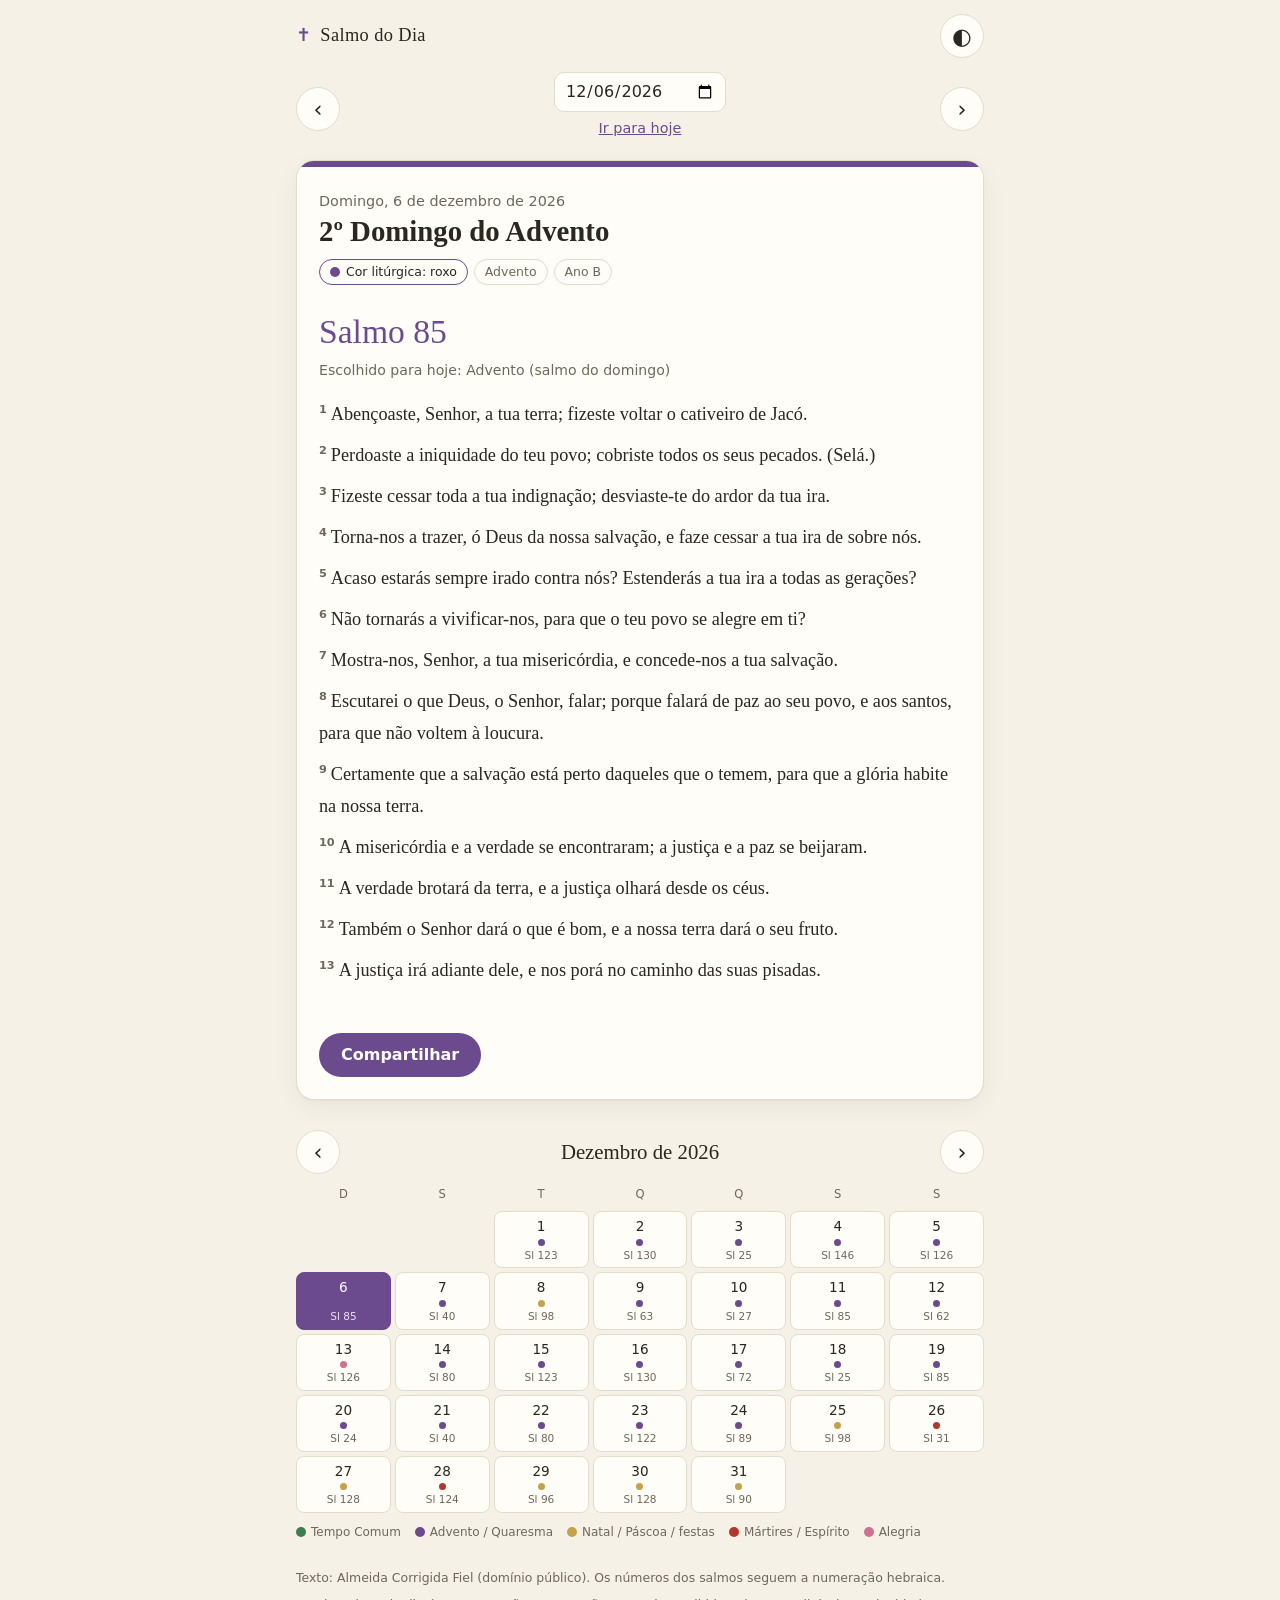
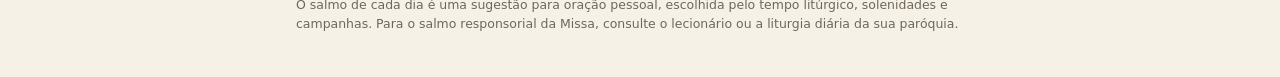
==== index.html @ 3e6c4a5d "Site Salmo do Dia: salmo diário conforme calendário litúrgico e campanhas Co-Authored-By: Claude Son" ====
<!doctype html>
<html lang="pt-BR">
<head>
  <meta charset="utf-8">
  <meta name="viewport" content="width=device-width, initial-scale=1">
  <title>Salmo do Dia</title>
  <meta name="description" content="Um salmo por dia, acompanhando o calendário litúrgico e as campanhas da Igreja Católica no Brasil.">
  <meta name="theme-color" content="#f6f1e7" media="(prefers-color-scheme: light)">
  <meta name="theme-color" content="#16140f" media="(prefers-color-scheme: dark)">
  <link rel="icon" href="data:image/svg+xml,%3Csvg xmlns='http://www.w3.org/2000/svg' viewBox='0 0 32 32'%3E%3Crect width='32' height='32' rx='7' fill='%236b4a8e'/%3E%3Cpath d='M14 5h4v7h7v4h-7v11h-4V16H7v-4h7z' fill='%23f6e7b4'/%3E%3C/svg%3E">
  <link rel="stylesheet" href="css/style.css">
</head>
<body>
  <header class="topo">
    <div class="marca"><span class="cruz" aria-hidden="true">✝</span> Salmo do Dia</div>
    <button id="btnTema" class="icone" type="button" aria-label="Alternar tema claro/escuro" title="Alternar tema">◐</button>
  </header>

  <main>
    <nav class="navegacao" aria-label="Navegar entre os dias">
      <button id="ant" class="icone" type="button" aria-label="Dia anterior">‹</button>
      <div class="data-bloco">
        <input id="seletor" type="date" aria-label="Escolher data">
        <button id="hoje" type="button" class="link">Ir para hoje</button>
      </div>
      <button id="prox" class="icone" type="button" aria-label="Próximo dia">›</button>
    </nav>

    <article id="cartao" class="cartao" aria-live="polite">
      <div class="faixa" aria-hidden="true"></div>
      <p id="dataExtenso" class="data-extenso"></p>
      <h1 id="titulo" class="titulo"></h1>
      <p class="meta">
        <span id="cor" class="pilula"><i class="ponto"></i><span></span></span>
        <span id="estacao" class="pilula neutra"></span>
        <span id="ano" class="pilula neutra"></span>
      </p>

      <section class="salmo" aria-labelledby="numSalmo">
        <h2 id="numSalmo" class="num-salmo"></h2>
        <p id="porque" class="porque"></p>
        <div id="versos" class="versos"></div>
        <button id="expandir" type="button" class="link" hidden>Ler salmo completo</button>
      </section>

      <section id="campanhas" class="campanhas" aria-label="Campanhas e celebrações"></section>

      <div class="acoes">
        <button id="compartilhar" type="button" class="botao">Compartilhar</button>
        <span id="aviso" class="aviso" role="status"></span>
      </div>
    </article>

    <section class="mes" aria-labelledby="mesTitulo">
      <div class="mes-cab">
        <button id="mesAnt" class="icone" type="button" aria-label="Mês anterior">‹</button>
        <h2 id="mesTitulo"></h2>
        <button id="mesProx" class="icone" type="button" aria-label="Próximo mês">›</button>
      </div>
      <div id="grade" class="grade" role="grid"></div>
      <p class="legenda">
        <span><i class="ponto c-verde"></i>Tempo Comum</span>
        <span><i class="ponto c-roxo"></i>Advento / Quaresma</span>
        <span><i class="ponto c-branco"></i>Natal / Páscoa / festas</span>
        <span><i class="ponto c-vermelho"></i>Mártires / Espírito</span>
        <span><i class="ponto c-rosa"></i>Alegria</span>
      </p>
    </section>
  </main>

  <footer class="rodape">
    <p>Texto: <span id="traducao"></span>. Os números dos salmos seguem a numeração hebraica.</p>
    <p>O salmo de cada dia é uma sugestão para oração pessoal, escolhida pelo tempo litúrgico, solenidades e campanhas.
      Para o salmo responsorial da Missa, consulte o lecionário ou a liturgia diária da sua paróquia.</p>
  </footer>

  <script src="js/salmos.js"></script>
  <script src="js/liturgia.js"></script>
  <script src="js/app.js"></script>
</body>
</html>
---- css/style.css ----
:root {
  --bg: #f6f1e7; --papel: #fffdf8; --texto: #2a2620; --suave: #6f675a; --linha: #e4dccb;
  --acento: #6b4a8e; --acento-texto: #fff;
  --c-verde: #3f7d4e; --c-roxo: #6b4a8e; --c-branco: #c4a24c; --c-vermelho: #b3362d; --c-rosa: #d0708f;
  --lit: var(--c-verde);
  --serif: "Iowan Old Style", "Palatino Linotype", Palatino, Georgia, "Times New Roman", serif;
  --sans: system-ui, -apple-system, "Segoe UI", Roboto, sans-serif;
  color-scheme: light;
}
:root:not([data-tema="claro"]) { }
@media (prefers-color-scheme: dark) {
  :root:not([data-tema="claro"]) {
    --bg: #16140f; --papel: #1f1c15; --texto: #efe8d8; --suave: #a79e8b; --linha: #38332a;
    --c-verde: #6fb383; --c-roxo: #a58bd0; --c-branco: #e0c26a; --c-vermelho: #e0675d; --c-rosa: #e58aa8;
    --acento: #a58bd0; --acento-texto: #16140f; color-scheme: dark;
  }
}
:root[data-tema="escuro"] {
  --bg: #16140f; --papel: #1f1c15; --texto: #efe8d8; --suave: #a79e8b; --linha: #38332a;
  --c-verde: #6fb383; --c-roxo: #a58bd0; --c-branco: #e0c26a; --c-vermelho: #e0675d; --c-rosa: #e58aa8;
  --acento: #a58bd0; --acento-texto: #16140f; color-scheme: dark;
}

* { box-sizing: border-box; }
html { -webkit-text-size-adjust: 100%; }
body { margin: 0; background: var(--bg); color: var(--texto); font-family: var(--sans); line-height: 1.5; }
main, .topo, .rodape { max-width: 720px; margin: 0 auto; padding-left: 16px; padding-right: 16px; }

.topo { display: flex; align-items: center; justify-content: space-between; padding-top: 14px; padding-bottom: 6px; }
.marca { font-family: var(--serif); font-size: 1.15rem; letter-spacing: .02em; }
.cruz { color: var(--acento); margin-right: 4px; }

button { font: inherit; color: inherit; cursor: pointer; }
.icone { width: 44px; height: 44px; border-radius: 50%; border: 1px solid var(--linha); background: var(--papel); font-size: 1.4rem; line-height: 1; display: grid; place-items: center; }
.icone:hover { border-color: var(--acento); }
.link { background: none; border: 0; color: var(--acento); text-decoration: underline; padding: 6px 4px; font-size: .9rem; }
.botao { background: var(--acento); color: var(--acento-texto); border: 0; border-radius: 999px; padding: 10px 22px; font-weight: 600; }
.botao:hover { filter: brightness(1.08); }
:focus-visible { outline: 3px solid var(--acento); outline-offset: 2px; }

.navegacao { display: flex; align-items: center; justify-content: space-between; gap: 8px; margin: 8px 0 14px; }
.data-bloco { display: flex; flex-direction: column; align-items: center; }
#seletor { font: inherit; border: 1px solid var(--linha); background: var(--papel); color: var(--texto); border-radius: 10px; padding: 6px 10px; }

.cartao { position: relative; background: var(--papel); border: 1px solid var(--linha); border-radius: 18px; padding: 26px 22px 22px; overflow: hidden; box-shadow: 0 1px 2px rgba(0,0,0,.04), 0 8px 24px rgba(0,0,0,.05); }
.faixa { position: absolute; inset: 0 0 auto 0; height: 6px; background: var(--lit); }
.data-extenso { margin: 4px 0 2px; color: var(--suave); font-size: .9rem; }
.titulo { margin: 0 0 10px; font-family: var(--serif); font-weight: 600; font-size: clamp(1.35rem, 4.6vw, 1.8rem); line-height: 1.2; }
.meta { display: flex; flex-wrap: wrap; gap: 6px; margin: 0 0 22px; }
.pilula { display: inline-flex; align-items: center; gap: 6px; font-size: .78rem; padding: 3px 10px; border-radius: 999px; border: 1px solid var(--lit); color: var(--texto); }
.pilula.neutra { border-color: var(--linha); color: var(--suave); }
.ponto { display: inline-block; width: 10px; height: 10px; border-radius: 50%; background: var(--lit); }
.c-verde { background: var(--c-verde); } .c-roxo { background: var(--c-roxo); } .c-branco { background: var(--c-branco); }
.c-vermelho { background: var(--c-vermelho); } .c-rosa { background: var(--c-rosa); }

.num-salmo { margin: 0; font-family: var(--serif); font-size: 2.1rem; font-weight: 500; color: var(--lit); }
.porque { margin: 2px 0 18px; color: var(--suave); font-size: .88rem; }
.versos { font-family: var(--serif); font-size: 1.14rem; line-height: 1.75; }
.versos p { margin: 0 0 .5em; }
.versos sup { font-family: var(--sans); font-size: .62em; color: var(--suave); margin-right: .35em; font-weight: 600; }
.versos.recolhido p:nth-child(n+13) { display: none; }
.versos.recolhido { position: relative; }

.campanhas { margin-top: 24px; display: grid; gap: 10px; }
.camp { border: 1px solid var(--linha); border-left: 4px solid var(--lit); border-radius: 10px; padding: 10px 14px; background: color-mix(in srgb, var(--papel) 92%, var(--lit)); }
.camp h3 { margin: 0 0 2px; font-size: .95rem; }
.camp p { margin: 0; font-size: .86rem; color: var(--suave); }

.acoes { margin-top: 22px; display: flex; align-items: center; gap: 12px; }
.aviso { font-size: .85rem; color: var(--suave); }

.mes { margin: 30px 0 10px; }
.mes-cab { display: flex; align-items: center; justify-content: space-between; margin-bottom: 8px; }
.mes-cab h2 { margin: 0; font-family: var(--serif); font-weight: 500; font-size: 1.3rem; }
.grade { display: grid; grid-template-columns: repeat(7, 1fr); gap: 4px; }
.grade .cab { text-align: center; font-size: .72rem; color: var(--suave); padding: 4px 0; }
.dia { border: 1px solid var(--linha); background: var(--papel); border-radius: 8px; min-height: 52px; padding: 4px 2px; display: flex; flex-direction: column; align-items: center; justify-content: center; gap: 2px; font-size: .85rem; position: relative; }
.dia small { font-size: .66rem; color: var(--suave); }
.dia .ponto { width: 7px; height: 7px; }
.dia:hover { border-color: var(--acento); }
.dia.hoje { box-shadow: inset 0 0 0 2px var(--acento); }
.dia.sel { background: var(--acento); color: var(--acento-texto); border-color: var(--acento); }
.dia.sel small { color: inherit; opacity: .85; }
.dia.vazio { visibility: hidden; }
.legenda { display: flex; flex-wrap: wrap; gap: 4px 14px; font-size: .75rem; color: var(--suave); margin: 10px 0 0; }
.legenda span { display: inline-flex; align-items: center; gap: 5px; }

.rodape { color: var(--suave); font-size: .78rem; padding-top: 18px; padding-bottom: 36px; }
.rodape p { margin: 0 0 8px; }

@media (max-width: 420px) { .cartao { padding: 22px 16px 18px; } .versos { font-size: 1.06rem; } .dia { min-height: 46px; } }
@media print { .topo, .navegacao, .mes, .acoes, #expandir { display: none; } .versos.recolhido p { display: block !important; } body { background: #fff; } }
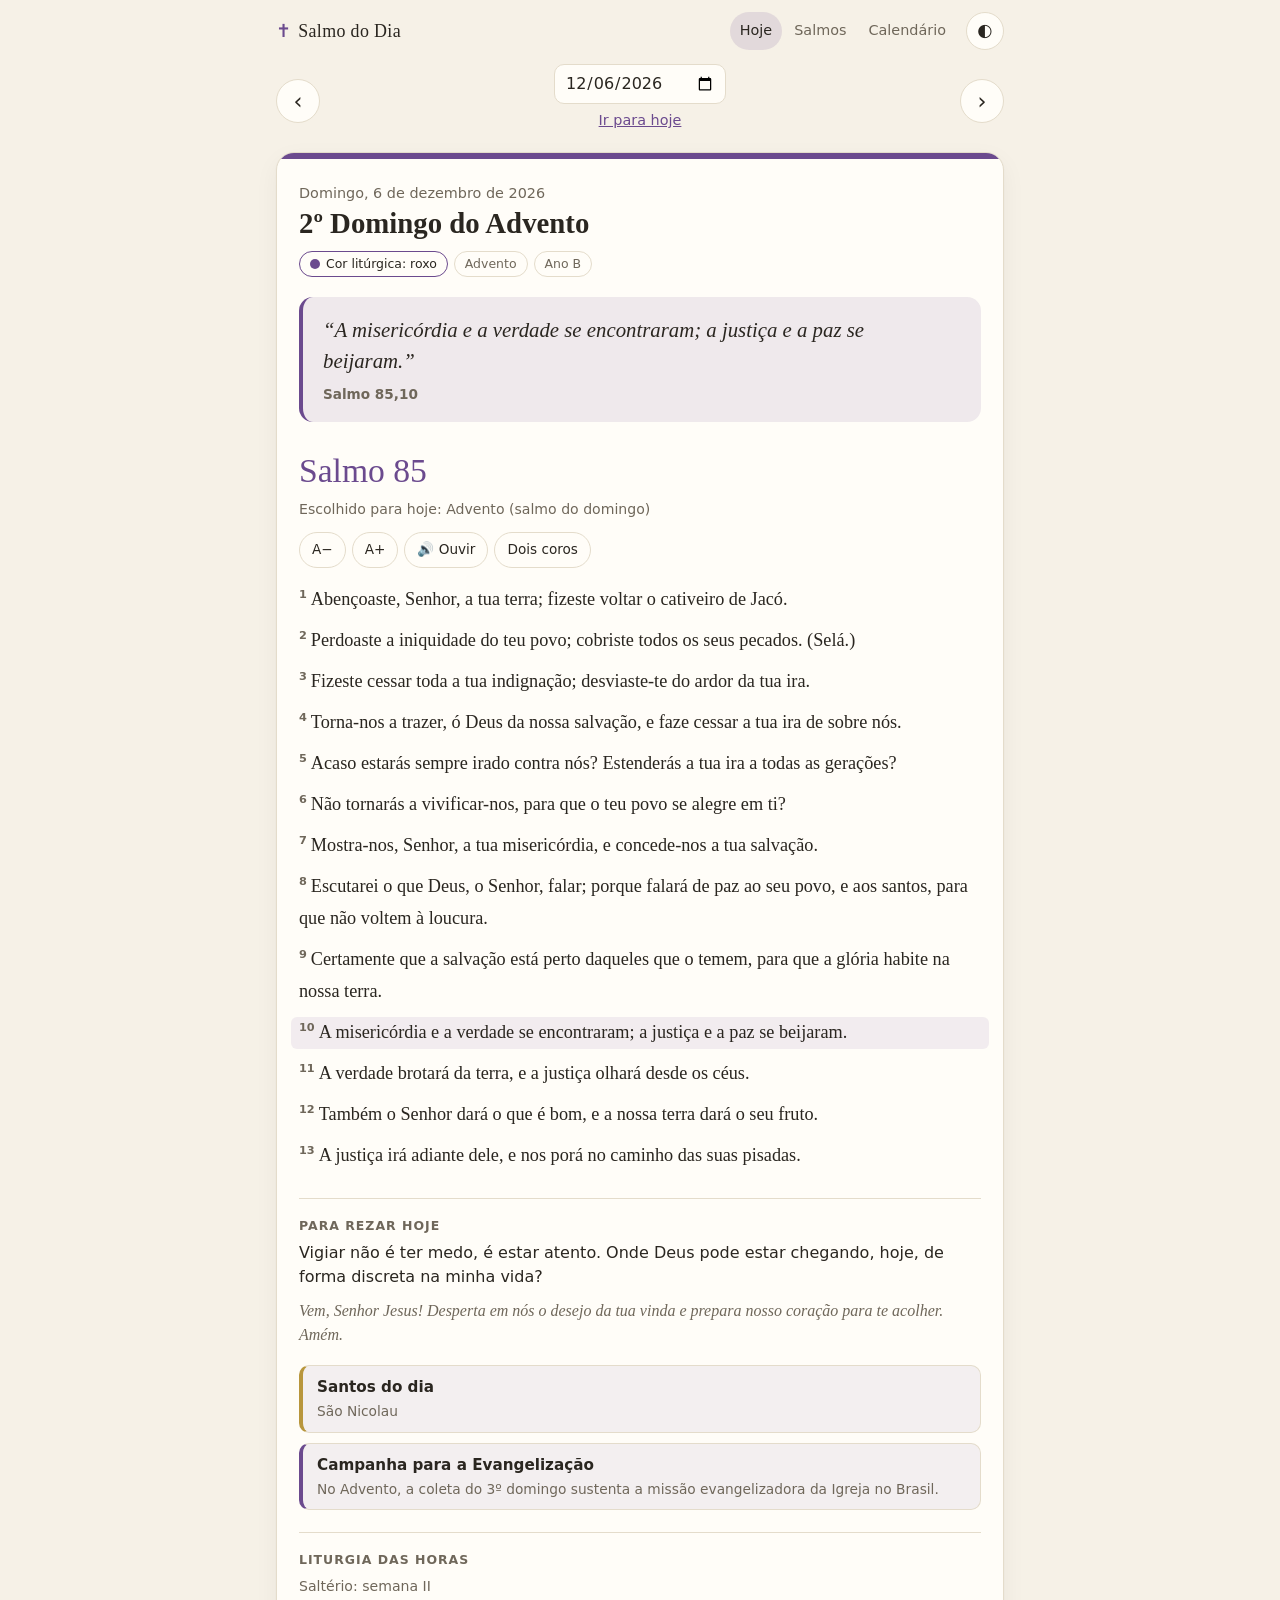
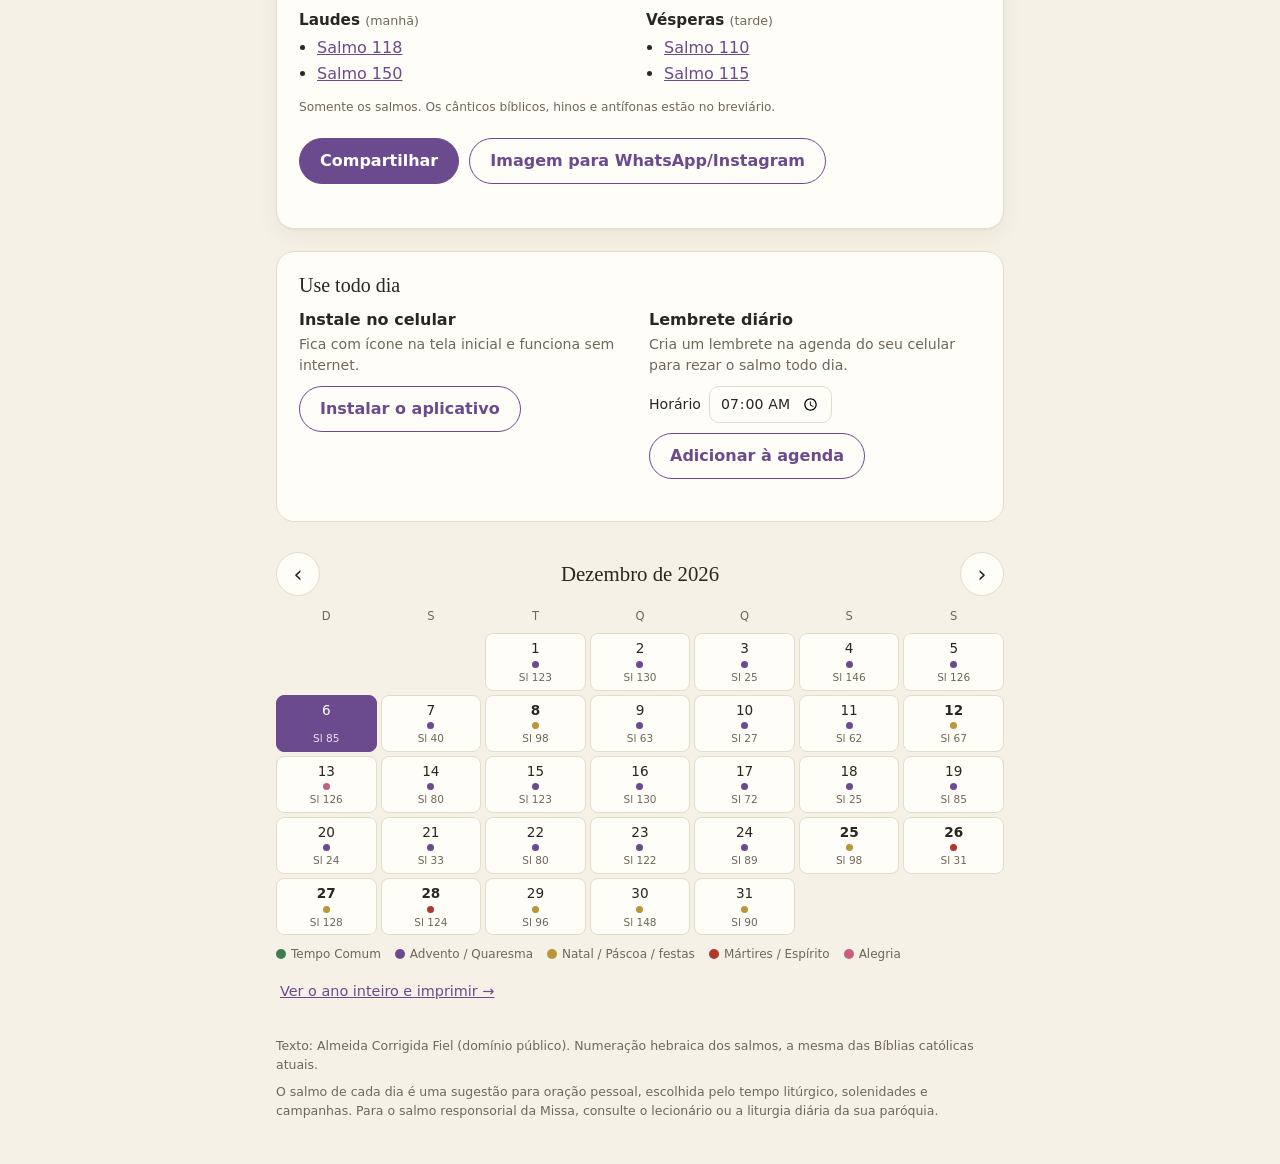
==== commit f3f692d2: "Versículo em destaque, reflexões, Liturgia das Horas, santos do dia, PWA e novas páginas - Calendári" ====
--- a/index.html
+++ b/index.html
@@ -2,18 +2,30 @@
 <html lang="pt-BR">
 <head>
   <meta charset="utf-8">
-  <meta name="viewport" content="width=device-width, initial-scale=1">
+  <meta name="viewport" content="width=device-width, initial-scale=1, viewport-fit=cover">
   <title>Salmo do Dia</title>
   <meta name="description" content="Um salmo por dia, acompanhando o calendário litúrgico e as campanhas da Igreja Católica no Brasil.">
   <meta name="theme-color" content="#f6f1e7" media="(prefers-color-scheme: light)">
   <meta name="theme-color" content="#16140f" media="(prefers-color-scheme: dark)">
-  <link rel="icon" href="data:image/svg+xml,%3Csvg xmlns='http://www.w3.org/2000/svg' viewBox='0 0 32 32'%3E%3Crect width='32' height='32' rx='7' fill='%236b4a8e'/%3E%3Cpath d='M14 5h4v7h7v4h-7v11h-4V16H7v-4h7z' fill='%23f6e7b4'/%3E%3C/svg%3E">
+  <link rel="manifest" href="manifest.webmanifest">
+  <link rel="icon" href="icons/icone.svg" type="image/svg+xml">
+  <link rel="apple-touch-icon" href="icons/icone-180.png">
+  <meta name="apple-mobile-web-app-capable" content="yes">
+  <meta name="apple-mobile-web-app-title" content="Salmo do Dia">
+  <meta property="og:title" content="Salmo do Dia">
+  <meta property="og:description" content="Um salmo por dia, no ritmo do ano litúrgico.">
+  <meta property="og:image" content="icons/icone-512.png">
   <link rel="stylesheet" href="css/style.css">
 </head>
-<body>
+<body data-pagina="hoje">
   <header class="topo">
-    <div class="marca"><span class="cruz" aria-hidden="true">✝</span> Salmo do Dia</div>
-    <button id="btnTema" class="icone" type="button" aria-label="Alternar tema claro/escuro" title="Alternar tema">◐</button>
+    <a class="marca" href="./"><span class="cruz" aria-hidden="true">✝</span><span class="txt"> Salmo do Dia</span></a>
+    <nav class="menu" aria-label="Páginas">
+      <a href="./" data-pagina="hoje">Hoje</a>
+      <a href="salmos.html" data-pagina="salmos">Salmos</a>
+      <a href="calendario.html" data-pagina="calendario">Calendário</a>
+    </nav>
+    <button id="btnTema" class="icone pequeno" type="button" aria-label="Alternar tema claro/escuro" title="Alternar tema">◐</button>
   </header>
 
   <main>
@@ -36,20 +48,71 @@
         <span id="ano" class="pilula neutra"></span>
       </p>
 
+      <blockquote id="destaque" class="destaque">
+        <p id="destaqueTexto"></p>
+        <cite id="destaqueRef"></cite>
+      </blockquote>
+
       <section class="salmo" aria-labelledby="numSalmo">
-        <h2 id="numSalmo" class="num-salmo"></h2>
-        <p id="porque" class="porque"></p>
+        <div class="salmo-cab">
+          <div>
+            <h2 id="numSalmo" class="num-salmo"></h2>
+            <p id="porque" class="porque"></p>
+          </div>
+        </div>
+        <div class="ferramentas" role="toolbar" aria-label="Leitura">
+          <button id="menorLetra" type="button" class="chip" aria-label="Diminuir letra">A−</button>
+          <button id="maiorLetra" type="button" class="chip" aria-label="Aumentar letra">A+</button>
+          <button id="ouvir" type="button" class="chip" aria-pressed="false">🔊 Ouvir</button>
+          <button id="coros" type="button" class="chip" aria-pressed="false" title="Versículos alternados para rezar em grupo">Dois coros</button>
+        </div>
         <div id="versos" class="versos"></div>
         <button id="expandir" type="button" class="link" hidden>Ler salmo completo</button>
       </section>
 
+      <section class="reflexao" aria-labelledby="refTit">
+        <h3 id="refTit">Para rezar hoje</h3>
+        <p id="reflexao"></p>
+        <p id="oracao" class="oracao"></p>
+      </section>
+
       <section id="campanhas" class="campanhas" aria-label="Campanhas e celebrações"></section>
+
+      <section id="horas" class="horas" aria-labelledby="horasTit">
+        <h3 id="horasTit">Liturgia das Horas</h3>
+        <p id="horasSemana" class="porque"></p>
+        <div class="horas-grade">
+          <div><h4>Laudes <small>(manhã)</small></h4><ul id="laudes"></ul></div>
+          <div><h4 id="vespTit">Vésperas <small>(tarde)</small></h4><ul id="vesperas"></ul></div>
+        </div>
+        <p class="nota">Somente os salmos. Os cânticos bíblicos, hinos e antífonas estão no breviário.</p>
+      </section>
 
       <div class="acoes">
         <button id="compartilhar" type="button" class="botao">Compartilhar</button>
-        <span id="aviso" class="aviso" role="status"></span>
+        <button id="imagem" type="button" class="botao secundario">Imagem para WhatsApp/Instagram</button>
       </div>
+      <p id="aviso" class="aviso" role="status"></p>
     </article>
+
+    <section class="painel" aria-labelledby="appTit">
+      <h2 id="appTit">Use todo dia</h2>
+      <div class="painel-grade">
+        <div>
+          <h3>Instale no celular</h3>
+          <p>Fica com ícone na tela inicial e funciona sem internet.</p>
+          <button id="instalar" type="button" class="botao secundario">Instalar o aplicativo</button>
+          <p id="instalarAviso" class="aviso"></p>
+        </div>
+        <div>
+          <h3>Lembrete diário</h3>
+          <p>Cria um lembrete na agenda do seu celular para rezar o salmo todo dia.</p>
+          <label class="campo">Horário <input id="horaLembrete" type="time" value="07:00"></label>
+          <button id="lembrete" type="button" class="botao secundario">Adicionar à agenda</button>
+          <p id="lembreteAviso" class="aviso"></p>
+        </div>
+      </div>
+    </section>
 
     <section class="mes" aria-labelledby="mesTitulo">
       <div class="mes-cab">
@@ -57,7 +120,7 @@
         <h2 id="mesTitulo"></h2>
         <button id="mesProx" class="icone" type="button" aria-label="Próximo mês">›</button>
       </div>
-      <div id="grade" class="grade" role="grid"></div>
+      <div id="grade" class="grade"></div>
       <p class="legenda">
         <span><i class="ponto c-verde"></i>Tempo Comum</span>
         <span><i class="ponto c-roxo"></i>Advento / Quaresma</span>
@@ -65,17 +128,22 @@
         <span><i class="ponto c-vermelho"></i>Mártires / Espírito</span>
         <span><i class="ponto c-rosa"></i>Alegria</span>
       </p>
+      <p><a class="link" href="calendario.html">Ver o ano inteiro e imprimir →</a></p>
     </section>
   </main>
 
   <footer class="rodape">
-    <p>Texto: <span id="traducao"></span>. Os números dos salmos seguem a numeração hebraica.</p>
+    <p>Texto: <span id="traducao"></span>. Numeração hebraica dos salmos, a mesma das Bíblias católicas atuais.</p>
     <p>O salmo de cada dia é uma sugestão para oração pessoal, escolhida pelo tempo litúrgico, solenidades e campanhas.
       Para o salmo responsorial da Missa, consulte o lecionário ou a liturgia diária da sua paróquia.</p>
   </footer>
 
   <script src="js/salmos.js"></script>
+  <script src="js/paroquia.js"></script>
   <script src="js/liturgia.js"></script>
+  <script src="js/conteudo.js"></script>
+  <script src="js/comum.js"></script>
+  <script src="js/cartao.js"></script>
   <script src="js/app.js"></script>
 </body>
 </html>
--- a/css/style.css
+++ b/css/style.css
@@ -1,13 +1,13 @@
 :root {
   --bg: #f6f1e7; --papel: #fffdf8; --texto: #2a2620; --suave: #6f675a; --linha: #e4dccb;
   --acento: #6b4a8e; --acento-texto: #fff;
-  --c-verde: #3f7d4e; --c-roxo: #6b4a8e; --c-branco: #c4a24c; --c-vermelho: #b3362d; --c-rosa: #d0708f;
+  --c-verde: #3f7d4e; --c-roxo: #6b4a8e; --c-branco: #b8963c; --c-vermelho: #b3362d; --c-rosa: #c45f80;
   --lit: var(--c-verde);
+  --escala: 1;
   --serif: "Iowan Old Style", "Palatino Linotype", Palatino, Georgia, "Times New Roman", serif;
   --sans: system-ui, -apple-system, "Segoe UI", Roboto, sans-serif;
   color-scheme: light;
 }
-:root:not([data-tema="claro"]) { }
 @media (prefers-color-scheme: dark) {
   :root:not([data-tema="claro"]) {
     --bg: #16140f; --papel: #1f1c15; --texto: #efe8d8; --suave: #a79e8b; --linha: #38332a;
@@ -24,59 +24,111 @@
 * { box-sizing: border-box; }
 html { -webkit-text-size-adjust: 100%; }
 body { margin: 0; background: var(--bg); color: var(--texto); font-family: var(--sans); line-height: 1.5; }
-main, .topo, .rodape { max-width: 720px; margin: 0 auto; padding-left: 16px; padding-right: 16px; }
+main, .topo, .rodape { max-width: 760px; margin: 0 auto; padding-left: max(16px, env(safe-area-inset-left)); padding-right: max(16px, env(safe-area-inset-right)); }
+a { color: var(--acento); }
 
-.topo { display: flex; align-items: center; justify-content: space-between; padding-top: 14px; padding-bottom: 6px; }
-.marca { font-family: var(--serif); font-size: 1.15rem; letter-spacing: .02em; }
-.cruz { color: var(--acento); margin-right: 4px; }
+/* ---------- topo ---------- */
+.topo { display: flex; align-items: center; gap: 10px; padding-top: max(12px, env(safe-area-inset-top)); padding-bottom: 6px; }
+.marca { font-family: var(--serif); font-size: 1.12rem; letter-spacing: .02em; color: var(--texto); text-decoration: none; white-space: nowrap; }
+.cruz { color: var(--acento); margin-right: 2px; }
+.menu { display: flex; gap: 2px; margin-left: auto; }
+.menu a { text-decoration: none; color: var(--suave); padding: 8px 10px; border-radius: 999px; font-size: .9rem; }
+.menu a:hover { color: var(--texto); }
+.menu a[aria-current="page"] { color: var(--texto); background: color-mix(in srgb, var(--acento) 14%, transparent); }
 
+/* ---------- controles ---------- */
 button { font: inherit; color: inherit; cursor: pointer; }
-.icone { width: 44px; height: 44px; border-radius: 50%; border: 1px solid var(--linha); background: var(--papel); font-size: 1.4rem; line-height: 1; display: grid; place-items: center; }
+.icone { flex: none; width: 44px; height: 44px; border-radius: 50%; border: 1px solid var(--linha); background: var(--papel); font-size: 1.4rem; line-height: 1; display: grid; place-items: center; }
+.icone.pequeno { width: 38px; height: 38px; font-size: 1.1rem; }
 .icone:hover { border-color: var(--acento); }
 .link { background: none; border: 0; color: var(--acento); text-decoration: underline; padding: 6px 4px; font-size: .9rem; }
-.botao { background: var(--acento); color: var(--acento-texto); border: 0; border-radius: 999px; padding: 10px 22px; font-weight: 600; }
+.botao { background: var(--acento); color: var(--acento-texto); border: 1px solid var(--acento); border-radius: 999px; padding: 10px 20px; font-weight: 600; }
+.botao.secundario { background: transparent; color: var(--acento); }
 .botao:hover { filter: brightness(1.08); }
+.chip { background: var(--papel); border: 1px solid var(--linha); border-radius: 999px; padding: 6px 12px; font-size: .85rem; min-height: 36px; }
+.chip:hover { border-color: var(--acento); }
+.chip[aria-pressed="true"] { background: var(--acento); color: var(--acento-texto); border-color: var(--acento); }
 :focus-visible { outline: 3px solid var(--acento); outline-offset: 2px; }
+[hidden] { display: none !important; }
 
 .navegacao { display: flex; align-items: center; justify-content: space-between; gap: 8px; margin: 8px 0 14px; }
 .data-bloco { display: flex; flex-direction: column; align-items: center; }
-#seletor { font: inherit; border: 1px solid var(--linha); background: var(--papel); color: var(--texto); border-radius: 10px; padding: 6px 10px; }
+input[type="date"], input[type="time"], input[type="search"], select {
+  font: inherit; border: 1px solid var(--linha); background: var(--papel); color: var(--texto); border-radius: 10px; padding: 6px 10px;
+}
 
+/* ---------- cartão do dia ---------- */
 .cartao { position: relative; background: var(--papel); border: 1px solid var(--linha); border-radius: 18px; padding: 26px 22px 22px; overflow: hidden; box-shadow: 0 1px 2px rgba(0,0,0,.04), 0 8px 24px rgba(0,0,0,.05); }
 .faixa { position: absolute; inset: 0 0 auto 0; height: 6px; background: var(--lit); }
 .data-extenso { margin: 4px 0 2px; color: var(--suave); font-size: .9rem; }
 .titulo { margin: 0 0 10px; font-family: var(--serif); font-weight: 600; font-size: clamp(1.35rem, 4.6vw, 1.8rem); line-height: 1.2; }
-.meta { display: flex; flex-wrap: wrap; gap: 6px; margin: 0 0 22px; }
+.meta { display: flex; flex-wrap: wrap; gap: 6px; margin: 0 0 20px; }
 .pilula { display: inline-flex; align-items: center; gap: 6px; font-size: .78rem; padding: 3px 10px; border-radius: 999px; border: 1px solid var(--lit); color: var(--texto); }
 .pilula.neutra { border-color: var(--linha); color: var(--suave); }
-.ponto { display: inline-block; width: 10px; height: 10px; border-radius: 50%; background: var(--lit); }
+.ponto { display: inline-block; flex: none; width: 10px; height: 10px; border-radius: 50%; background: var(--lit); }
 .c-verde { background: var(--c-verde); } .c-roxo { background: var(--c-roxo); } .c-branco { background: var(--c-branco); }
 .c-vermelho { background: var(--c-vermelho); } .c-rosa { background: var(--c-rosa); }
 
+.destaque { margin: 0 0 24px; padding: 18px 20px; border-radius: 14px; background: color-mix(in srgb, var(--lit) 11%, var(--papel)); border-left: 4px solid var(--lit); }
+.destaque p { margin: 0; font-family: var(--serif); font-size: calc(1.3rem * var(--escala)); line-height: 1.45; font-style: italic; }
+.destaque p::before { content: "“"; } .destaque p::after { content: "”"; }
+.destaque cite { display: block; margin-top: 8px; font-style: normal; font-size: .85rem; color: var(--suave); font-weight: 600; }
+
 .num-salmo { margin: 0; font-family: var(--serif); font-size: 2.1rem; font-weight: 500; color: var(--lit); }
-.porque { margin: 2px 0 18px; color: var(--suave); font-size: .88rem; }
-.versos { font-family: var(--serif); font-size: 1.14rem; line-height: 1.75; }
-.versos p { margin: 0 0 .5em; }
+.porque { margin: 2px 0 12px; color: var(--suave); font-size: .88rem; }
+.ferramentas { display: flex; flex-wrap: wrap; gap: 6px; margin: 0 0 16px; }
+.versos { font-family: var(--serif); font-size: calc(1.14rem * var(--escala)); line-height: 1.75; }
+.versos p { margin: 0 0 .5em; border-radius: 6px; transition: background .2s; }
 .versos sup { font-family: var(--sans); font-size: .62em; color: var(--suave); margin-right: .35em; font-weight: 600; }
+.versos p.marcado { background: color-mix(in srgb, var(--lit) 9%, transparent); box-shadow: -8px 0 0 color-mix(in srgb, var(--lit) 9%, transparent), 8px 0 0 color-mix(in srgb, var(--lit) 9%, transparent); }
+.versos p.lendo { background: color-mix(in srgb, var(--acento) 22%, transparent); box-shadow: -8px 0 0 color-mix(in srgb, var(--acento) 22%, transparent), 8px 0 0 color-mix(in srgb, var(--acento) 22%, transparent); }
 .versos.recolhido p:nth-child(n+13) { display: none; }
-.versos.recolhido { position: relative; }
+.versos.coros p { padding-left: 3.3em; position: relative; }
+.versos.coros p::before { position: absolute; left: 0; top: .45em; white-space: nowrap; font-family: var(--sans); font-size: .58em; font-weight: 700; letter-spacing: .03em; color: var(--lit); content: "CORO 1"; }
+.versos.coros p:nth-child(even) { padding-left: 4.6em; color: color-mix(in srgb, var(--texto) 82%, var(--lit)); }
+.versos.coros p:nth-child(even)::before { content: "CORO 2"; left: 1.3em; }
 
-.campanhas { margin-top: 24px; display: grid; gap: 10px; }
+.reflexao { margin-top: 26px; padding-top: 18px; border-top: 1px solid var(--linha); }
+.reflexao h3, .horas h3 { margin: 0 0 6px; font-size: .78rem; letter-spacing: .08em; text-transform: uppercase; color: var(--suave); }
+.reflexao p { margin: 0 0 10px; font-size: calc(1rem * var(--escala)); }
+.oracao { font-family: var(--serif); font-style: italic; color: var(--suave); }
+
+.campanhas { margin-top: 18px; display: grid; gap: 10px; }
 .camp { border: 1px solid var(--linha); border-left: 4px solid var(--lit); border-radius: 10px; padding: 10px 14px; background: color-mix(in srgb, var(--papel) 92%, var(--lit)); }
+.camp.santos { border-left-color: var(--c-branco); }
+.camp.local { border-left-color: var(--acento); }
 .camp h3 { margin: 0 0 2px; font-size: .95rem; }
 .camp p { margin: 0; font-size: .86rem; color: var(--suave); }
 
-.acoes { margin-top: 22px; display: flex; align-items: center; gap: 12px; }
-.aviso { font-size: .85rem; color: var(--suave); }
+.horas { margin-top: 22px; padding-top: 18px; border-top: 1px solid var(--linha); }
+.horas-grade { display: grid; grid-template-columns: 1fr 1fr; gap: 12px; }
+.horas h4 { margin: 0 0 4px; font-size: .95rem; }
+.horas h4 small { color: var(--suave); font-weight: 400; }
+.horas ul { margin: 0; padding-left: 18px; }
+.horas li { margin: 2px 0; }
+.nota { font-size: .76rem; color: var(--suave); margin: 10px 0 0; }
 
+.acoes { margin-top: 22px; display: flex; flex-wrap: wrap; align-items: center; gap: 10px; }
+.aviso { font-size: .85rem; color: var(--suave); margin: 8px 0 0; min-height: 1em; }
+
+/* ---------- painel do app ---------- */
+.painel { margin: 22px 0 0; background: var(--papel); border: 1px solid var(--linha); border-radius: 18px; padding: 18px 22px; }
+.painel > h2 { margin: 0 0 8px; font-family: var(--serif); font-weight: 500; font-size: 1.25rem; }
+.painel-grade { display: grid; grid-template-columns: 1fr 1fr; gap: 18px; }
+.painel h3 { margin: 0 0 2px; font-size: 1rem; }
+.painel p { margin: 0 0 10px; font-size: .88rem; color: var(--suave); }
+.campo { display: flex; align-items: center; gap: 8px; font-size: .88rem; margin-bottom: 10px; }
+
+/* ---------- calendário do mês ---------- */
 .mes { margin: 30px 0 10px; }
 .mes-cab { display: flex; align-items: center; justify-content: space-between; margin-bottom: 8px; }
 .mes-cab h2 { margin: 0; font-family: var(--serif); font-weight: 500; font-size: 1.3rem; }
-.grade { display: grid; grid-template-columns: repeat(7, 1fr); gap: 4px; }
+.grade { display: grid; grid-template-columns: repeat(7, minmax(0, 1fr)); gap: 4px; }
 .grade .cab { text-align: center; font-size: .72rem; color: var(--suave); padding: 4px 0; }
-.dia { border: 1px solid var(--linha); background: var(--papel); border-radius: 8px; min-height: 52px; padding: 4px 2px; display: flex; flex-direction: column; align-items: center; justify-content: center; gap: 2px; font-size: .85rem; position: relative; }
+.dia { border: 1px solid var(--linha); background: var(--papel); border-radius: 8px; min-height: 52px; padding: 4px 2px; display: flex; flex-direction: column; align-items: center; justify-content: center; gap: 2px; font-size: .85rem; }
 .dia small { font-size: .66rem; color: var(--suave); }
 .dia .ponto { width: 7px; height: 7px; }
+.dia.festa span { font-weight: 700; }
 .dia:hover { border-color: var(--acento); }
 .dia.hoje { box-shadow: inset 0 0 0 2px var(--acento); }
 .dia.sel { background: var(--acento); color: var(--acento-texto); border-color: var(--acento); }
@@ -85,8 +137,57 @@
 .legenda { display: flex; flex-wrap: wrap; gap: 4px 14px; font-size: .75rem; color: var(--suave); margin: 10px 0 0; }
 .legenda span { display: inline-flex; align-items: center; gap: 5px; }
 
-.rodape { color: var(--suave); font-size: .78rem; padding-top: 18px; padding-bottom: 36px; }
+/* ---------- página de salmos ---------- */
+.busca { display: flex; gap: 8px; margin: 10px 0 14px; }
+.busca input { flex: 1; min-width: 0; font-size: 1rem; padding: 10px 14px; border-radius: 12px; }
+.lista-salmos { display: grid; grid-template-columns: repeat(auto-fill, minmax(64px, 1fr)); gap: 6px; }
+.lista-salmos a { display: grid; place-items: center; min-height: 48px; border: 1px solid var(--linha); background: var(--papel); border-radius: 10px; text-decoration: none; color: var(--texto); font-weight: 600; }
+.lista-salmos a:hover { border-color: var(--acento); }
+.resultados { display: grid; gap: 8px; }
+.resultado { display: block; border: 1px solid var(--linha); background: var(--papel); border-radius: 10px; padding: 10px 14px; text-decoration: none; color: var(--texto); }
+.resultado b { color: var(--acento); }
+.resultado mark { background: color-mix(in srgb, var(--acento) 25%, transparent); color: inherit; border-radius: 3px; }
+.contagem { color: var(--suave); font-size: .85rem; margin: 0 0 8px; }
+.leitor-nav { display: flex; justify-content: space-between; align-items: center; margin-top: 18px; gap: 8px; }
+
+/* ---------- calendário anual ---------- */
+.ano-cab { display: flex; align-items: center; justify-content: space-between; gap: 8px; margin: 10px 0 16px; flex-wrap: wrap; }
+.ano-cab h1 { margin: 0; font-family: var(--serif); font-weight: 500; font-size: 1.6rem; }
+.ano-grade { display: grid; grid-template-columns: repeat(auto-fill, minmax(320px, 1fr)); gap: 18px; }
+.mini { background: var(--papel); border: 1px solid var(--linha); border-radius: 12px; padding: 10px; break-inside: avoid; }
+.mini h2 { margin: 0 0 6px; font-family: var(--serif); font-weight: 500; font-size: 1.1rem; }
+.mini .grade { gap: 2px; }
+.mini .dia { min-height: 40px; font-size: .78rem; border-radius: 6px; text-decoration: none; color: var(--texto); }
+.mini .dia small { font-size: .6rem; }
+.lista-festas { margin: 6px 0 0; padding: 0; list-style: none; font-size: .72rem; color: var(--suave); }
+.lista-festas li { display: flex; gap: 6px; align-items: baseline; }
+.lista-festas li b { min-width: 1.6em; color: var(--texto); }
+
+.rodape { color: var(--suave); font-size: .78rem; padding-top: 18px; padding-bottom: max(36px, env(safe-area-inset-bottom)); }
 .rodape p { margin: 0 0 8px; }
 
-@media (max-width: 420px) { .cartao { padding: 22px 16px 18px; } .versos { font-size: 1.06rem; } .dia { min-height: 46px; } }
-@media print { .topo, .navegacao, .mes, .acoes, #expandir { display: none; } .versos.recolhido p { display: block !important; } body { background: #fff; } }
+@media (max-width: 560px) {
+  .painel-grade, .horas-grade { grid-template-columns: 1fr; }
+  .menu a { padding: 8px 7px; font-size: .84rem; }
+}
+@media (max-width: 420px) {
+  .cartao { padding: 22px 16px 18px; }
+  .painel { padding: 16px; }
+  .dia { min-height: 46px; }
+  .marca { font-size: 1rem; }
+  .marca .txt { display: none; }
+}
+@media print {
+  @page { margin: 12mm; }
+  * { -webkit-print-color-adjust: exact; print-color-adjust: exact; }
+  :root { --bg: #fff; --papel: #fff; --texto: #000; --suave: #444; --linha: #bbb; color-scheme: light; }
+  .topo, .navegacao, .mes, .acoes, .painel, .ferramentas, #expandir, .busca, .nao-imprimir { display: none !important; }
+  .versos.recolhido p { display: block !important; }
+  body { background: #fff; }
+  .cartao, .mini { box-shadow: none; }
+  .ano-grade { grid-template-columns: repeat(3, 1fr); gap: 8px; }
+  .mini { padding: 6px; }
+  .mini .dia { min-height: 28px; font-size: .62rem; padding: 1px; }
+  .mini .dia small { font-size: .5rem; }
+  .ano-cab h1 { font-size: 1.2rem; }
+}
